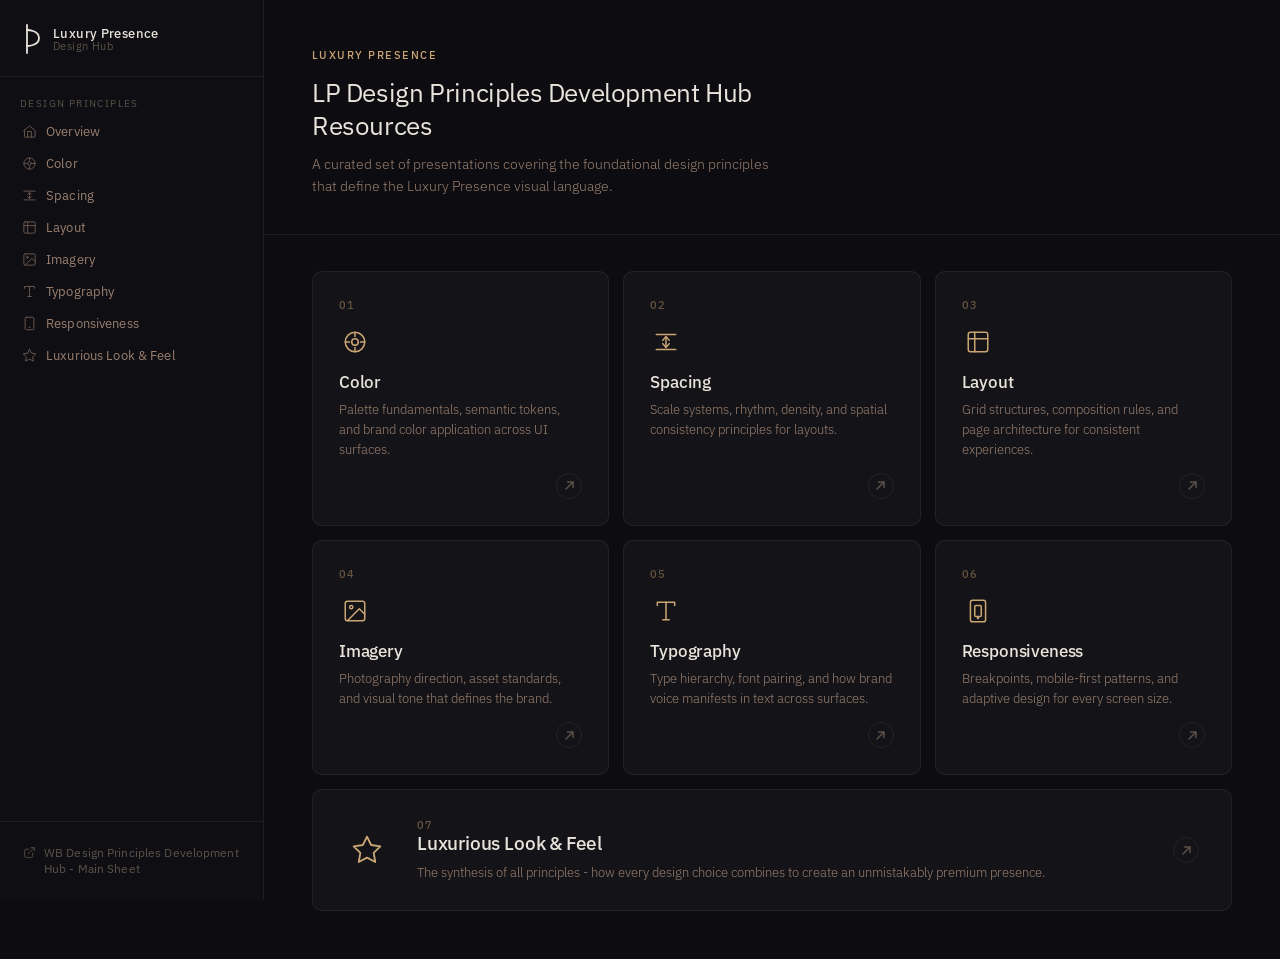
==== index.html @ b4702b20 "Initial commit: LP Design Principles Hub with 7 guides and navigation" ====
<!DOCTYPE html>
<html lang="en">
<head>
  <meta charset="UTF-8">
  <meta name="viewport" content="width=device-width, initial-scale=1.0">
  <title>LP Design Principles Development Hub Resources</title>
  <link rel="preconnect" href="https://fonts.googleapis.com">
  <link rel="preconnect" href="https://fonts.gstatic.com" crossorigin>
  <link href="https://fonts.googleapis.com/css2?family=IBM+Plex+Sans:wght@300;400;500&display=swap" rel="stylesheet">
  <link rel="stylesheet" href="/styles.css">
</head>
<body>
  <button class="hamburger" id="hamburger" aria-label="Toggle navigation">
    <span></span><span></span><span></span>
  </button>
  <div class="overlay" id="overlay"></div>

  <div class="layout">
    <aside class="sidebar" id="sidebar"></aside>

    <main class="main">
      <div class="home-header">
        <div class="home-eyebrow">Luxury Presence</div>
        <h1 class="home-title">LP Design Principles Development Hub Resources</h1>
        <p class="home-desc">A curated set of presentations covering the foundational design principles that define the Luxury Presence visual language.</p>
      </div>

      <div class="cards-section">
        <div class="cards-grid">

          <a href="/lp-color-guide" class="card">
            <div class="card-number">01</div>
            <div class="card-icon">
              <svg viewBox="0 0 24 24" fill="none" stroke="currentColor" stroke-width="1.4" stroke-linecap="round" stroke-linejoin="round">
                <circle cx="12" cy="12" r="9"/>
                <path d="M12 3v4M12 17v4M3 12h4M17 12h4"/>
                <circle cx="12" cy="12" r="3"/>
              </svg>
            </div>
            <div class="card-body">
              <div class="card-title">Color</div>
              <div class="card-desc">Palette fundamentals, semantic tokens, and brand color application across UI surfaces.</div>
            </div>
            <div class="card-arrow">
              <svg width="11" height="11" viewBox="0 0 11 11" fill="none" stroke="currentColor" stroke-width="1.5" stroke-linecap="round">
                <path d="M2 9 L9 2 M3.5 2 L9 2 L9 7.5"/>
              </svg>
            </div>
          </a>

          <a href="/lp-spacing-guide" class="card">
            <div class="card-number">02</div>
            <div class="card-icon">
              <svg viewBox="0 0 24 24" fill="none" stroke="currentColor" stroke-width="1.4" stroke-linecap="round" stroke-linejoin="round">
                <line x1="3" y1="5" x2="21" y2="5"/>
                <line x1="3" y1="19" x2="21" y2="19"/>
                <line x1="12" y1="8" x2="12" y2="16"/>
                <polyline points="9,10.5 12,7 15,10.5"/>
                <polyline points="9,13.5 12,17 15,13.5"/>
              </svg>
            </div>
            <div class="card-body">
              <div class="card-title">Spacing</div>
              <div class="card-desc">Scale systems, rhythm, density, and spatial consistency principles for layouts.</div>
            </div>
            <div class="card-arrow">
              <svg width="11" height="11" viewBox="0 0 11 11" fill="none" stroke="currentColor" stroke-width="1.5" stroke-linecap="round">
                <path d="M2 9 L9 2 M3.5 2 L9 2 L9 7.5"/>
              </svg>
            </div>
          </a>

          <a href="/lp-layout-guide" class="card">
            <div class="card-number">03</div>
            <div class="card-icon">
              <svg viewBox="0 0 24 24" fill="none" stroke="currentColor" stroke-width="1.4" stroke-linecap="round" stroke-linejoin="round">
                <rect x="3" y="3" width="18" height="18" rx="2"/>
                <line x1="9" y1="3" x2="9" y2="21"/>
                <line x1="3" y1="9" x2="21" y2="9"/>
              </svg>
            </div>
            <div class="card-body">
              <div class="card-title">Layout</div>
              <div class="card-desc">Grid structures, composition rules, and page architecture for consistent experiences.</div>
            </div>
            <div class="card-arrow">
              <svg width="11" height="11" viewBox="0 0 11 11" fill="none" stroke="currentColor" stroke-width="1.5" stroke-linecap="round">
                <path d="M2 9 L9 2 M3.5 2 L9 2 L9 7.5"/>
              </svg>
            </div>
          </a>

          <a href="/lp-imagery-guide" class="card">
            <div class="card-number">04</div>
            <div class="card-icon">
              <svg viewBox="0 0 24 24" fill="none" stroke="currentColor" stroke-width="1.4" stroke-linecap="round" stroke-linejoin="round">
                <rect x="3" y="3" width="18" height="18" rx="2"/>
                <circle cx="8.5" cy="8.5" r="1.5"/>
                <polyline points="21,15 16,10 5,21"/>
              </svg>
            </div>
            <div class="card-body">
              <div class="card-title">Imagery</div>
              <div class="card-desc">Photography direction, asset standards, and visual tone that defines the brand.</div>
            </div>
            <div class="card-arrow">
              <svg width="11" height="11" viewBox="0 0 11 11" fill="none" stroke="currentColor" stroke-width="1.5" stroke-linecap="round">
                <path d="M2 9 L9 2 M3.5 2 L9 2 L9 7.5"/>
              </svg>
            </div>
          </a>

          <a href="/lp-typography-guide" class="card">
            <div class="card-number">05</div>
            <div class="card-icon">
              <svg viewBox="0 0 24 24" fill="none" stroke="currentColor" stroke-width="1.4" stroke-linecap="round" stroke-linejoin="round">
                <polyline points="4,7 4,4 20,4 20,7"/>
                <line x1="9" y1="20" x2="15" y2="20"/>
                <line x1="12" y1="4" x2="12" y2="20"/>
              </svg>
            </div>
            <div class="card-body">
              <div class="card-title">Typography</div>
              <div class="card-desc">Type hierarchy, font pairing, and how brand voice manifests in text across surfaces.</div>
            </div>
            <div class="card-arrow">
              <svg width="11" height="11" viewBox="0 0 11 11" fill="none" stroke="currentColor" stroke-width="1.5" stroke-linecap="round">
                <path d="M2 9 L9 2 M3.5 2 L9 2 L9 7.5"/>
              </svg>
            </div>
          </a>

          <a href="/lp-responsiveness-guide" class="card">
            <div class="card-number">06</div>
            <div class="card-icon">
              <svg viewBox="0 0 24 24" fill="none" stroke="currentColor" stroke-width="1.4" stroke-linecap="round" stroke-linejoin="round">
                <rect x="5" y="2" width="14" height="20" rx="2"/>
                <rect x="9" y="7" width="6" height="10" rx="1"/>
                <circle cx="12" cy="18.5" r="0.5" fill="currentColor"/>
              </svg>
            </div>
            <div class="card-body">
              <div class="card-title">Responsiveness</div>
              <div class="card-desc">Breakpoints, mobile-first patterns, and adaptive design for every screen size.</div>
            </div>
            <div class="card-arrow">
              <svg width="11" height="11" viewBox="0 0 11 11" fill="none" stroke="currentColor" stroke-width="1.5" stroke-linecap="round">
                <path d="M2 9 L9 2 M3.5 2 L9 2 L9 7.5"/>
              </svg>
            </div>
          </a>

          <a href="/lp-luxury-look-feel" class="card card-wide">
            <div class="card-icon">
              <svg viewBox="0 0 24 24" fill="none" stroke="currentColor" stroke-width="1.4" stroke-linecap="round" stroke-linejoin="round">
                <polygon points="12,2 15.09,8.26 22,9.27 17,14.14 18.18,21.02 12,17.77 5.82,21.02 7,14.14 2,9.27 8.91,8.26"/>
              </svg>
            </div>
            <div class="card-body">
              <div class="card-number">07</div>
              <div class="card-title">Luxurious Look & Feel</div>
              <div class="card-desc">The synthesis of all principles - how every design choice combines to create an unmistakably premium presence.</div>
            </div>
            <div class="card-arrow">
              <svg width="11" height="11" viewBox="0 0 11 11" fill="none" stroke="currentColor" stroke-width="1.5" stroke-linecap="round">
                <path d="M2 9 L9 2 M3.5 2 L9 2 L9 7.5"/>
              </svg>
            </div>
          </a>

        </div>
      </div>
    </main>
  </div>

  <script src="/config.js"></script>
  <script src="/sidebar.js"></script>
</body>
</html>
---- styles.css ----
/* === VARIABLES === */
:root {
  --bg: #0D0C10;
  --bg-sidebar: #0F0E13;
  --bg-card: rgba(255, 255, 255, 0.03);
  --bg-card-hover: rgba(255, 255, 255, 0.05);
  --border: rgba(201, 165, 116, 0.1);
  --border-hover: rgba(201, 165, 116, 0.32);
  --gold: #C9A574;
  --gold-dim: rgba(201, 165, 116, 0.45);
  --text-primary: #E8E3DB;
  --text-secondary: #9A8070;
  --text-muted: #5A5248;
  --font: 'IBM Plex Sans', -apple-system, BlinkMacSystemFont, system-ui, sans-serif;
  --sidebar-width: 264px;
  --ease: cubic-bezier(0.16, 1, 0.3, 1);
}

/* === RESET === */
*, *::before, *::after { box-sizing: border-box; margin: 0; padding: 0; }
html { font-size: 16px; }
body {
  font-family: var(--font);
  background: var(--bg);
  color: var(--text-primary);
  min-height: 100vh;
  -webkit-font-smoothing: antialiased;
  -moz-osx-font-smoothing: grayscale;
}

/* === LAYOUT === */
.layout {
  display: flex;
  min-height: 100vh;
}

/* === SIDEBAR === */
.sidebar {
  width: var(--sidebar-width);
  min-height: 100vh;
  background: var(--bg-sidebar);
  border-right: 1px solid var(--border);
  display: flex;
  flex-direction: column;
  position: fixed;
  top: 0;
  left: 0;
  z-index: 100;
  overflow-y: auto;
  transition: transform 200ms var(--ease);
}

.sidebar-logo {
  padding: 24px 20px 22px;
  border-bottom: 1px solid var(--border);
  display: flex;
  align-items: center;
  gap: 11px;
  text-decoration: none;
  flex-shrink: 0;
}

.logo-mark {
  flex-shrink: 0;
}

.logo-text {
  display: flex;
  flex-direction: column;
  gap: 2px;
}

.logo-text-main {
  font-size: 12.5px;
  font-weight: 500;
  color: var(--text-primary);
  letter-spacing: 0.03em;
  line-height: 1;
}

.logo-text-sub {
  font-size: 10.5px;
  color: var(--text-muted);
  letter-spacing: 0.04em;
  line-height: 1;
}

.sidebar-nav {
  flex: 1;
  padding: 20px 12px;
}

.nav-section-label {
  font-size: 10px;
  letter-spacing: 0.14em;
  color: var(--text-muted);
  text-transform: uppercase;
  padding: 0 8px;
  margin-bottom: 6px;
}

.nav-link {
  display: flex;
  align-items: center;
  gap: 9px;
  padding: 8px 10px;
  border-radius: 6px;
  text-decoration: none;
  color: var(--text-secondary);
  font-size: 13px;
  font-weight: 400;
  letter-spacing: 0.01em;
  transition: background 150ms var(--ease), color 150ms var(--ease);
  margin-bottom: 1px;
  line-height: 1;
}

.nav-link:hover {
  color: var(--text-primary);
  background: rgba(255, 255, 255, 0.04);
}

.nav-link.active {
  color: var(--gold);
  background: rgba(201, 165, 116, 0.08);
}

.nav-link svg {
  width: 15px;
  height: 15px;
  flex-shrink: 0;
  opacity: 0.65;
  transition: opacity 150ms;
}

.nav-link.active svg { opacity: 1; }
.nav-link:hover svg { opacity: 0.9; }

.sidebar-footer {
  padding: 12px;
  border-top: 1px solid var(--border);
  flex-shrink: 0;
}

.coda-link {
  display: flex;
  align-items: flex-start;
  gap: 8px;
  padding: 10px 10px;
  border-radius: 6px;
  text-decoration: none;
  color: var(--text-muted);
  font-size: 11.5px;
  letter-spacing: 0.01em;
  line-height: 1.4;
  transition: color 150ms var(--ease), background 150ms var(--ease), border-color 150ms var(--ease);
  border: 1px solid transparent;
}

.coda-link:hover {
  color: var(--gold);
  border-color: var(--border);
  background: rgba(201, 165, 116, 0.05);
}

.coda-link svg {
  width: 13px;
  height: 13px;
  flex-shrink: 0;
  margin-top: 1px;
}

/* === MAIN CONTENT === */
.main {
  margin-left: var(--sidebar-width);
  flex: 1;
  min-height: 100vh;
}

/* === HOME HEADER === */
.home-header {
  padding: 48px 48px 36px;
  border-bottom: 1px solid var(--border);
}

.home-eyebrow {
  font-size: 10.5px;
  letter-spacing: 0.14em;
  color: var(--gold);
  text-transform: uppercase;
  margin-bottom: 14px;
  font-weight: 500;
}

.home-title {
  font-size: 26px;
  font-weight: 400;
  color: var(--text-primary);
  letter-spacing: -0.015em;
  line-height: 1.25;
  max-width: 560px;
}

.home-desc {
  margin-top: 12px;
  font-size: 13.5px;
  color: var(--text-secondary);
  max-width: 480px;
  line-height: 1.65;
  font-weight: 300;
}

/* === CARDS GRID === */
.cards-section {
  padding: 36px 48px 48px;
}

.cards-grid {
  display: grid;
  grid-template-columns: repeat(3, 1fr);
  gap: 14px;
}

.card {
  background: var(--bg-card);
  border: 1px solid var(--border);
  border-radius: 10px;
  padding: 26px;
  text-decoration: none;
  display: flex;
  flex-direction: column;
  gap: 14px;
  transition: background 180ms var(--ease), border-color 180ms var(--ease), transform 180ms var(--ease);
  position: relative;
}

.card:hover {
  background: var(--bg-card-hover);
  border-color: var(--border-hover);
  transform: translateY(-1px);
}

.card:active {
  transform: translateY(0) scale(0.99);
}

.card-number {
  font-size: 10.5px;
  color: var(--gold-dim);
  font-weight: 500;
  letter-spacing: 0.1em;
  font-variant-numeric: tabular-nums;
}

.card-icon {
  width: 32px;
  height: 32px;
  display: flex;
  align-items: center;
  justify-content: center;
  color: var(--gold);
}

.card-icon svg {
  width: 26px;
  height: 26px;
}

.card-body {
  flex: 1;
}

.card-title {
  font-size: 17px;
  font-weight: 500;
  color: var(--text-primary);
  letter-spacing: -0.01em;
  margin-bottom: 7px;
  line-height: 1.2;
}

.card-desc {
  font-size: 12.5px;
  color: var(--text-secondary);
  line-height: 1.6;
  font-weight: 300;
}

.card-arrow {
  width: 26px;
  height: 26px;
  border-radius: 50%;
  border: 1px solid var(--border);
  display: flex;
  align-items: center;
  justify-content: center;
  transition: border-color 180ms var(--ease), background 180ms var(--ease), color 180ms var(--ease);
  color: var(--text-muted);
  align-self: flex-end;
  flex-shrink: 0;
}

.card:hover .card-arrow {
  border-color: var(--gold);
  color: var(--gold);
  background: rgba(201, 165, 116, 0.08);
}

/* 7th card spans full width */
.card-wide {
  grid-column: 1 / -1;
  flex-direction: row;
  align-items: center;
  gap: 28px;
  padding: 28px 32px;
}

.card-wide .card-icon {
  width: 44px;
  height: 44px;
  flex-shrink: 0;
}

.card-wide .card-icon svg {
  width: 32px;
  height: 32px;
}

.card-wide .card-body {
  flex: 1;
}

.card-wide .card-title {
  font-size: 19px;
}

.card-wide .card-arrow {
  align-self: center;
}

/* === GUIDE PAGE (iframe wrapper) === */
body.guide-page {
  overflow: hidden;
  height: 100vh;
}

body.guide-page .layout {
  height: 100vh;
  overflow: hidden;
}

body.guide-page .main {
  height: 100vh;
  overflow: hidden;
  display: flex;
  flex-direction: column;
  min-height: unset;
}

.guide-content {
  flex: 1;
  overflow: hidden;
  height: 100%;
}

.guide-iframe {
  width: 100%;
  height: 100%;
  border: none;
  display: block;
}

/* === HAMBURGER === */
.hamburger {
  display: none;
  position: fixed;
  top: 14px;
  left: 14px;
  z-index: 200;
  background: var(--bg-sidebar);
  border: 1px solid var(--border);
  border-radius: 7px;
  width: 38px;
  height: 38px;
  cursor: pointer;
  align-items: center;
  justify-content: center;
  flex-direction: column;
  gap: 4px;
  padding: 0;
}

.hamburger span {
  width: 16px;
  height: 1.5px;
  background: var(--text-primary);
  display: block;
  transition: all 200ms var(--ease);
  border-radius: 1px;
}

.overlay {
  display: none;
  position: fixed;
  inset: 0;
  background: rgba(0, 0, 0, 0.55);
  z-index: 90;
  backdrop-filter: blur(2px);
}

.overlay.visible {
  display: block;
}

/* === RESPONSIVE === */
@media (max-width: 1100px) {
  .cards-grid {
    grid-template-columns: repeat(2, 1fr);
  }
  .card-wide {
    grid-column: span 2;
  }
}

@media (max-width: 768px) {
  .sidebar {
    transform: translateX(-100%);
  }
  .sidebar.open {
    transform: translateX(0);
  }
  .main {
    margin-left: 0;
  }
  .hamburger {
    display: flex;
  }
  .home-header {
    padding: 68px 24px 28px;
  }
  .cards-section {
    padding: 24px;
  }
  .cards-grid {
    grid-template-columns: 1fr;
  }
  .card-wide {
    grid-column: span 1;
    flex-direction: column;
    align-items: flex-start;
    gap: 14px;
  }
  body.guide-page .main {
    margin-left: 0;
  }
}
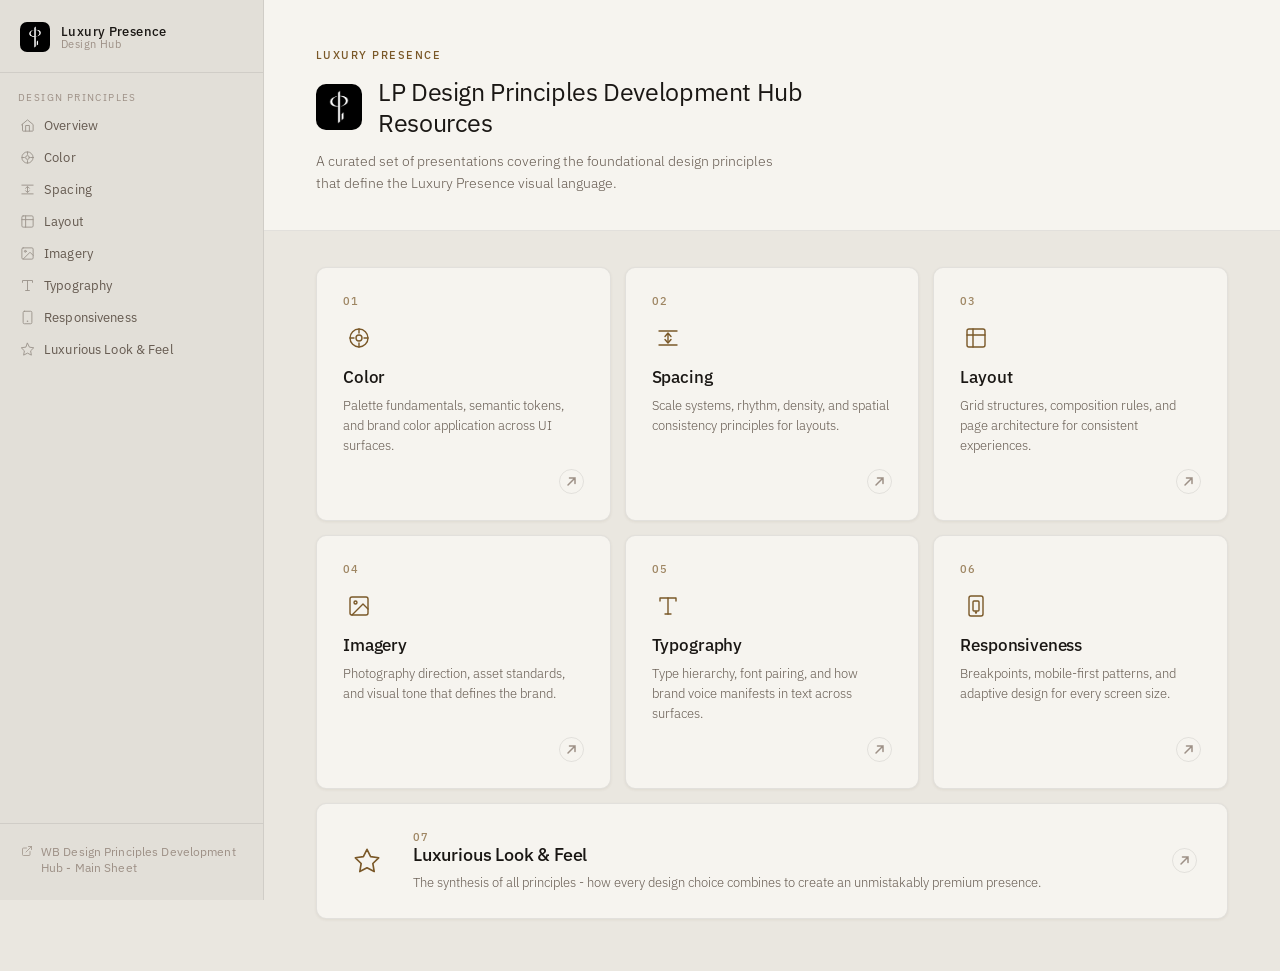
==== commit 0446254b: "Creamy off-white theme, PNG logo in sidebar and homepage header" ====
--- a/index.html
+++ b/index.html
@@ -21,7 +21,10 @@
     <main class="main">
       <div class="home-header">
         <div class="home-eyebrow">Luxury Presence</div>
-        <h1 class="home-title">LP Design Principles Development Hub Resources</h1>
+        <div class="home-title-row">
+          <img src="/lpfavicon.png" class="home-logo-img" alt="Luxury Presence">
+          <h1 class="home-title">LP Design Principles Development Hub Resources</h1>
+        </div>
         <p class="home-desc">A curated set of presentations covering the foundational design principles that define the Luxury Presence visual language.</p>
       </div>
 
--- a/styles.css
+++ b/styles.css
@@ -1,19 +1,24 @@
 /* === VARIABLES === */
 :root {
-  --bg: #0D0C10;
-  --bg-sidebar: #0F0E13;
-  --bg-card: rgba(255, 255, 255, 0.03);
-  --bg-card-hover: rgba(255, 255, 255, 0.05);
-  --border: rgba(201, 165, 116, 0.1);
-  --border-hover: rgba(201, 165, 116, 0.32);
-  --gold: #C9A574;
-  --gold-dim: rgba(201, 165, 116, 0.45);
-  --text-primary: #E8E3DB;
-  --text-secondary: #9A8070;
-  --text-muted: #5A5248;
+  --bg: #EAE7E0;
+  --bg-sidebar: #E2DFD8;
+  --bg-card: #F6F4EF;
+  --bg-card-hover: #F1EFE9;
+  --border: rgba(28, 25, 22, 0.09);
+  --border-hover: rgba(138, 104, 48, 0.28);
+  --accent: #7A5828;
+  --accent-dim: rgba(138, 104, 48, 0.1);
+  --accent-border: rgba(138, 104, 48, 0.2);
+  --text-primary: #1A1714;
+  --text-secondary: #655A50;
+  --text-muted: #9D9086;
   --font: 'IBM Plex Sans', -apple-system, BlinkMacSystemFont, system-ui, sans-serif;
   --sidebar-width: 264px;
   --ease: cubic-bezier(0.16, 1, 0.3, 1);
+  --shadow-sm: 0 1px 3px rgba(80, 60, 20, 0.07);
+  --shadow: 0 2px 6px rgba(80, 60, 20, 0.08), 0 1px 2px rgba(80, 60, 20, 0.06);
+  --shadow-hover: 0 6px 18px rgba(80, 60, 20, 0.12), 0 2px 4px rgba(80, 60, 20, 0.08);
+  --radius: 10px;
 }
 
 /* === RESET === */
@@ -51,17 +56,27 @@
 }
 
 .sidebar-logo {
-  padding: 24px 20px 22px;
+  padding: 22px 20px 20px;
   border-bottom: 1px solid var(--border);
   display: flex;
   align-items: center;
   gap: 11px;
   text-decoration: none;
   flex-shrink: 0;
+  color: var(--text-primary);
 }
 
 .logo-mark {
   flex-shrink: 0;
+}
+
+.logo-mark-img {
+  width: 30px;
+  height: 30px;
+  border-radius: 7px;
+  flex-shrink: 0;
+  display: block;
+  object-fit: cover;
 }
 
 .logo-text {
@@ -87,7 +102,7 @@
 
 .sidebar-nav {
   flex: 1;
-  padding: 20px 12px;
+  padding: 18px 10px;
 }
 
 .nav-section-label {
@@ -104,40 +119,41 @@
   align-items: center;
   gap: 9px;
   padding: 8px 10px;
-  border-radius: 6px;
+  border-radius: 7px;
   text-decoration: none;
   color: var(--text-secondary);
   font-size: 13px;
   font-weight: 400;
   letter-spacing: 0.01em;
-  transition: background 150ms var(--ease), color 150ms var(--ease);
+  transition: background 140ms var(--ease), color 140ms var(--ease);
   margin-bottom: 1px;
   line-height: 1;
 }
 
 .nav-link:hover {
   color: var(--text-primary);
-  background: rgba(255, 255, 255, 0.04);
+  background: rgba(28, 25, 22, 0.05);
 }
 
 .nav-link.active {
-  color: var(--gold);
-  background: rgba(201, 165, 116, 0.08);
+  color: var(--accent);
+  background: var(--accent-dim);
+  font-weight: 500;
 }
 
 .nav-link svg {
   width: 15px;
   height: 15px;
   flex-shrink: 0;
-  opacity: 0.65;
-  transition: opacity 150ms;
+  opacity: 0.55;
+  transition: opacity 140ms;
 }
 
 .nav-link.active svg { opacity: 1; }
-.nav-link:hover svg { opacity: 0.9; }
+.nav-link:hover svg { opacity: 0.8; }
 
 .sidebar-footer {
-  padding: 12px;
+  padding: 10px 10px 14px;
   border-top: 1px solid var(--border);
   flex-shrink: 0;
 }
@@ -146,31 +162,31 @@
   display: flex;
   align-items: flex-start;
   gap: 8px;
-  padding: 10px 10px;
-  border-radius: 6px;
+  padding: 9px 10px;
+  border-radius: 7px;
   text-decoration: none;
   color: var(--text-muted);
   font-size: 11.5px;
   letter-spacing: 0.01em;
   line-height: 1.4;
-  transition: color 150ms var(--ease), background 150ms var(--ease), border-color 150ms var(--ease);
+  transition: color 140ms var(--ease), background 140ms var(--ease);
   border: 1px solid transparent;
 }
 
 .coda-link:hover {
-  color: var(--gold);
-  border-color: var(--border);
-  background: rgba(201, 165, 116, 0.05);
+  color: var(--accent);
+  background: var(--accent-dim);
+  border-color: var(--accent-border);
 }
 
 .coda-link svg {
-  width: 13px;
-  height: 13px;
+  width: 12px;
+  height: 12px;
   flex-shrink: 0;
   margin-top: 1px;
 }
 
-/* === MAIN CONTENT === */
+/* === MAIN === */
 .main {
   margin-left: var(--sidebar-width);
   flex: 1;
@@ -179,40 +195,56 @@
 
 /* === HOME HEADER === */
 .home-header {
-  padding: 48px 48px 36px;
+  padding: 48px 52px 36px;
   border-bottom: 1px solid var(--border);
+  background: var(--bg-card);
 }
 
 .home-eyebrow {
   font-size: 10.5px;
   letter-spacing: 0.14em;
-  color: var(--gold);
+  color: var(--accent);
   text-transform: uppercase;
   margin-bottom: 14px;
   font-weight: 500;
 }
 
+.home-title-row {
+  display: flex;
+  align-items: center;
+  gap: 16px;
+}
+
+.home-logo-img {
+  width: 46px;
+  height: 46px;
+  border-radius: 10px;
+  flex-shrink: 0;
+  display: block;
+  object-fit: cover;
+}
+
 .home-title {
-  font-size: 26px;
+  font-size: 25px;
   font-weight: 400;
   color: var(--text-primary);
   letter-spacing: -0.015em;
   line-height: 1.25;
-  max-width: 560px;
+  max-width: 540px;
 }
 
 .home-desc {
-  margin-top: 12px;
+  margin-top: 11px;
   font-size: 13.5px;
   color: var(--text-secondary);
-  max-width: 480px;
+  max-width: 460px;
   line-height: 1.65;
   font-weight: 300;
 }
 
-/* === CARDS GRID === */
+/* === CARDS === */
 .cards-section {
-  padding: 36px 48px 48px;
+  padding: 36px 52px 52px;
 }
 
 .cards-grid {
@@ -224,18 +256,19 @@
 .card {
   background: var(--bg-card);
   border: 1px solid var(--border);
-  border-radius: 10px;
+  border-radius: var(--radius);
   padding: 26px;
   text-decoration: none;
   display: flex;
   flex-direction: column;
   gap: 14px;
-  transition: background 180ms var(--ease), border-color 180ms var(--ease), transform 180ms var(--ease);
+  box-shadow: var(--shadow-sm);
+  transition: box-shadow 180ms var(--ease), border-color 180ms var(--ease), transform 180ms var(--ease);
   position: relative;
 }
 
 .card:hover {
-  background: var(--bg-card-hover);
+  box-shadow: var(--shadow-hover);
   border-color: var(--border-hover);
   transform: translateY(-1px);
 }
@@ -246,10 +279,10 @@
 
 .card-number {
   font-size: 10.5px;
-  color: var(--gold-dim);
+  color: var(--accent);
   font-weight: 500;
   letter-spacing: 0.1em;
-  font-variant-numeric: tabular-nums;
+  opacity: 0.7;
 }
 
 .card-icon {
@@ -258,12 +291,12 @@
   display: flex;
   align-items: center;
   justify-content: center;
-  color: var(--gold);
+  color: var(--accent);
 }
 
 .card-icon svg {
-  width: 26px;
-  height: 26px;
+  width: 24px;
+  height: 24px;
 }
 
 .card-body {
@@ -271,7 +304,7 @@
 }
 
 .card-title {
-  font-size: 17px;
+  font-size: 16.5px;
   font-weight: 500;
   color: var(--text-primary);
   letter-spacing: -0.01em;
@@ -287,8 +320,8 @@
 }
 
 .card-arrow {
-  width: 26px;
-  height: 26px;
+  width: 25px;
+  height: 25px;
   border-radius: 50%;
   border: 1px solid var(--border);
   display: flex;
@@ -301,44 +334,36 @@
 }
 
 .card:hover .card-arrow {
-  border-color: var(--gold);
-  color: var(--gold);
-  background: rgba(201, 165, 116, 0.08);
-}
-
-/* 7th card spans full width */
+  border-color: var(--accent-border);
+  color: var(--accent);
+  background: var(--accent-dim);
+}
+
+/* 7th card: full width */
 .card-wide {
   grid-column: 1 / -1;
   flex-direction: row;
   align-items: center;
-  gap: 28px;
-  padding: 28px 32px;
+  gap: 26px;
+  padding: 26px 30px;
 }
 
 .card-wide .card-icon {
-  width: 44px;
-  height: 44px;
+  width: 40px;
+  height: 40px;
   flex-shrink: 0;
 }
 
 .card-wide .card-icon svg {
-  width: 32px;
-  height: 32px;
-}
-
-.card-wide .card-body {
-  flex: 1;
-}
-
-.card-wide .card-title {
-  font-size: 19px;
-}
-
-.card-wide .card-arrow {
-  align-self: center;
-}
-
-/* === GUIDE PAGE (iframe wrapper) === */
+  width: 28px;
+  height: 28px;
+}
+
+.card-wide .card-body { flex: 1; }
+.card-wide .card-title { font-size: 18px; }
+.card-wide .card-arrow { align-self: center; }
+
+/* === GUIDE IFRAME PAGE === */
 body.guide-page {
   overflow: hidden;
   height: 100vh;
@@ -377,9 +402,9 @@
   top: 14px;
   left: 14px;
   z-index: 200;
-  background: var(--bg-sidebar);
+  background: var(--bg-card);
   border: 1px solid var(--border);
-  border-radius: 7px;
+  border-radius: 8px;
   width: 38px;
   height: 38px;
   cursor: pointer;
@@ -388,6 +413,7 @@
   flex-direction: column;
   gap: 4px;
   padding: 0;
+  box-shadow: var(--shadow-sm);
 }
 
 .hamburger span {
@@ -403,7 +429,7 @@
   display: none;
   position: fixed;
   inset: 0;
-  background: rgba(0, 0, 0, 0.55);
+  background: rgba(26, 23, 20, 0.3);
   z-index: 90;
   backdrop-filter: blur(2px);
 }
